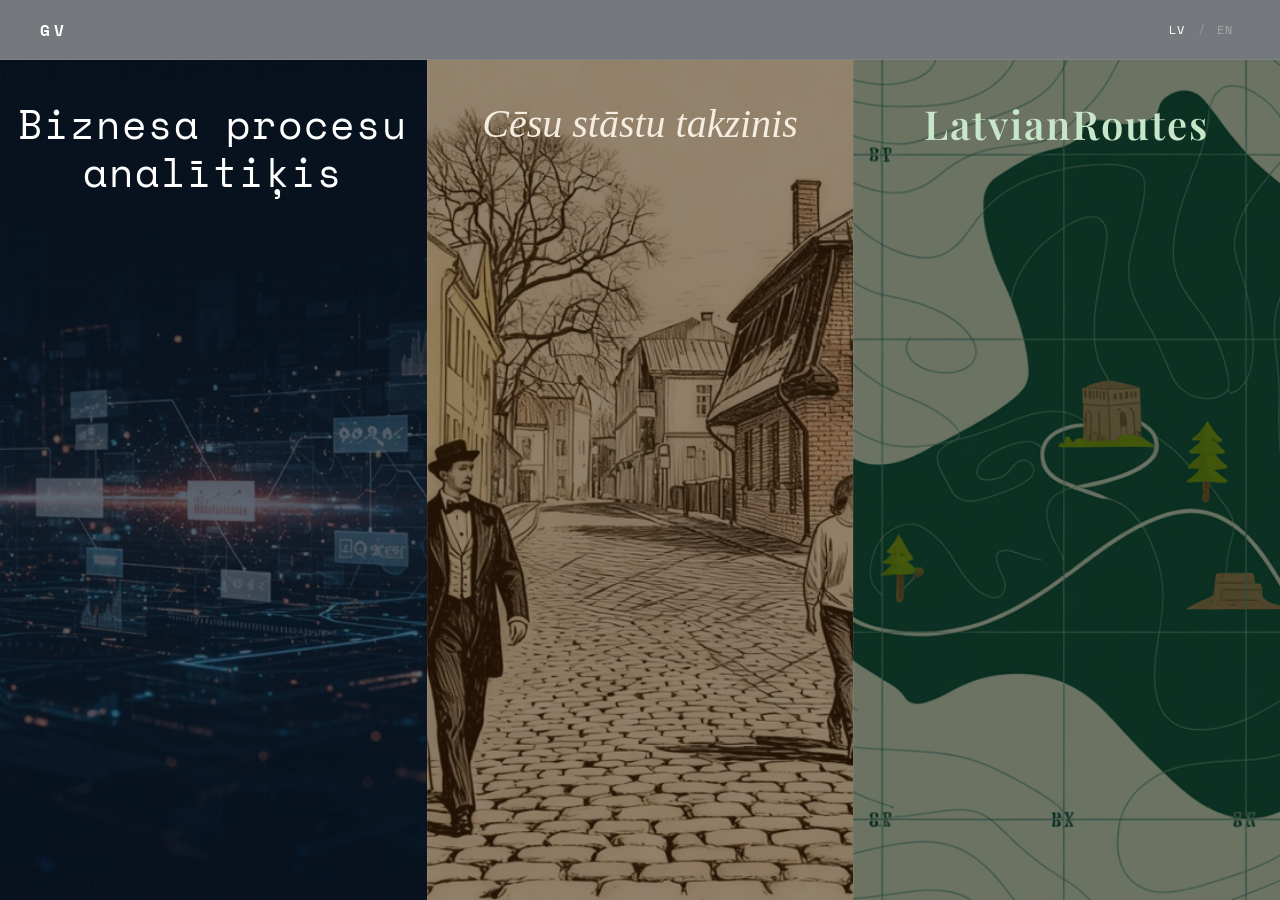
==== index.html @ 767b73cd "Simplify panels: keep only top headers, update fonts for analyst and routes Co-Authored-By: Claude S" ====
<!DOCTYPE html>
<html lang="lv">
<head>
  <meta charset="UTF-8">
  <meta name="viewport" content="width=device-width, initial-scale=1.0">
  <title>Garais Vitolins</title>
  <link rel="preconnect" href="https://fonts.googleapis.com">
  <link rel="preconnect" href="https://fonts.gstatic.com" crossorigin>
  <link href="https://fonts.googleapis.com/css2?family=Cormorant+Garamond:ital,wght@0,300;0,400;1,300;1,400&family=Cormorant+SC:wght@300;400;500&family=IM+Fell+English:ital@1&family=Josefin+Sans:wght@300;400;600&family=Playfair+Display:ital,wght@0,400;0,600;1,400&family=Space+Mono:wght@400;700&display=swap" rel="stylesheet">
  <link rel="stylesheet" href="css/style.css">
</head>
<body>

  <nav class="main-nav">
    <div class="nav-logo">GV</div>
    <div class="nav-lang">
      <button class="lang-btn active" data-lang="lv">LV</button>
      <span class="lang-sep">/</span>
      <button class="lang-btn" data-lang="en">EN</button>
    </div>
  </nav>

  <main class="panels-container">

    <!-- Panel 1: IT biznesa procesa analītiķis -->
    <section class="panel panel--analyst">
      <div class="panel__inner">
        <div class="panel__deco panel__deco--grid"></div>
        <div class="panel__header panel__header--analyst">Biznesa procesu analītiķis</div>
      </div>
    </section>

    <!-- Panel 2: Cēsu stāstu takzinis -->
    <section class="panel panel--storyteller">
      <div class="panel__inner">
        <div class="panel__header panel__header--storyteller">Cēsu stāstu takzinis</div>
      </div>
    </section>

    <!-- Panel 3: Latvian Routes -->
    <section class="panel panel--routes">
      <div class="panel__inner">
        <div class="panel__header panel__header--routes">LatvianRoutes</div>
      </div>
    </section>

  </main>

  <script src="js/main.js"></script>
</body>
</html>
---- css/style.css ----
/* ============================================
   BASE
   ============================================ */
*, *::before, *::after {
  margin: 0;
  padding: 0;
  box-sizing: border-box;
}

:root {
  --nav-height: 60px;

  --analyst-bg:      #091525;
  --analyst-accent:  #4fc3f7;
  --analyst-text:    #cee4f5;

  --story-bg:        #f4ede0;
  --story-accent:    #8b6220;
  --story-text:      #2a1a0e;

  --routes-bg:       #0b1e12;
  --routes-accent:   #6abf69;
  --routes-text:     #c8e6c9;
}

html, body {
  height: 100%;
  overflow: hidden;
}


/* ============================================
   NAVIGATION
   ============================================ */
.main-nav {
  position: fixed;
  top: 0;
  left: 0;
  right: 0;
  height: var(--nav-height);
  display: flex;
  align-items: center;
  justify-content: space-between;
  padding: 0 2.5rem;
  z-index: 200;
  background: rgba(5, 10, 18, 0.55);
  backdrop-filter: blur(14px);
  -webkit-backdrop-filter: blur(14px);
  border-bottom: 1px solid rgba(255, 255, 255, 0.07);
}

.nav-logo {
  font-family: 'Space Mono', monospace;
  font-size: 1rem;
  font-weight: 700;
  color: #fff;
  letter-spacing: 0.25em;
  text-transform: uppercase;
}

.nav-lang {
  display: flex;
  align-items: center;
  gap: 0.35rem;
  font-family: 'Space Mono', monospace;
  font-size: 0.75rem;
}

.lang-sep {
  color: rgba(255,255,255,0.25);
}

.lang-btn {
  background: none;
  border: none;
  cursor: pointer;
  font-family: 'Space Mono', monospace;
  font-size: 0.75rem;
  color: rgba(255,255,255,0.35);
  letter-spacing: 0.12em;
  padding: 0.25rem 0.4rem;
  transition: color 0.2s;
}

.lang-btn.active {
  color: #fff;
}

.lang-btn:hover:not(.active) {
  color: rgba(255,255,255,0.7);
}


/* ============================================
   PANELS CONTAINER
   ============================================ */
.panels-container {
  display: flex;
  height: 100vh;
  padding-top: var(--nav-height);
}

.panel {
  position: relative;
  flex: 1;
  overflow: hidden;
  cursor: default;
  transition: flex 0.75s cubic-bezier(0.4, 0, 0.2, 1);
}

.panels-container:has(.panel:hover) .panel:not(:hover) {
  flex: 0.38;
}

.panels-container:has(.panel:hover) .panel:hover {
  flex: 2.24;
}

/* Vertical divider */
.panel + .panel::before {
  content: '';
  position: absolute;
  top: 0;
  left: 0;
  width: 1px;
  height: 100%;
  background: rgba(255,255,255,0.07);
  z-index: 10;
}


/* ============================================
   PANEL INNER LAYOUT
   ============================================ */
.panel__inner {
  position: relative;
  width: 100%;
  height: 100%;
  display: flex;
  flex-direction: column;
  justify-content: flex-end;
  padding: 3rem 2.5rem;
  overflow: hidden;
}

/* Large decorative bg word */
.panel__bg-text {
  position: absolute;
  bottom: -0.1em;
  right: -0.04em;
  font-size: 18vw;
  font-weight: 700;
  line-height: 1;
  opacity: 0.04;
  pointer-events: none;
  white-space: nowrap;
  transition: opacity 0.6s ease, transform 0.6s ease;
  transform: translateX(5%);
  user-select: none;
}

.panel:hover .panel__bg-text {
  opacity: 0.08;
  transform: translateX(0);
}

/* Tag */
.panel__tag {
  display: inline-flex;
  width: fit-content;
  margin-bottom: 1.4rem;
  font-family: 'Space Mono', monospace;
  font-size: 0.6rem;
  letter-spacing: 0.22em;
  text-transform: uppercase;
  padding: 0.28rem 0.75rem;
  border: 1px solid currentColor;
  border-radius: 2px;
  opacity: 0.55;
  transition: opacity 0.3s;
}

.panel:hover .panel__tag {
  opacity: 0.85;
}

/* Title */
.panel__title {
  font-size: clamp(1.3rem, 1.8vw, 2rem);
  line-height: 1.25;
  margin-bottom: 0;
  transition: margin-bottom 0.55s cubic-bezier(0.4, 0, 0.2, 1);
}

.panel:hover .panel__title {
  margin-bottom: 1.6rem;
}

/* Content reveal */
.panel__content {
  max-height: 0;
  overflow: hidden;
  opacity: 0;
  transition:
    max-height 0.65s cubic-bezier(0.4, 0, 0.2, 1),
    opacity 0.45s ease 0.15s;
}

.panel:hover .panel__content {
  max-height: 320px;
  opacity: 1;
}

.panel__desc {
  font-size: 0.92rem;
  line-height: 1.75;
  opacity: 0.7;
  margin-bottom: 1.4rem;
}

.panel__skills {
  list-style: none;
  display: flex;
  flex-direction: column;
  gap: 0.35rem;
  margin-bottom: 2rem;
  font-family: 'Space Mono', monospace;
  font-size: 0.72rem;
  letter-spacing: 0.05em;
  opacity: 0.55;
}

.panel__skills li::before {
  content: '— ';
}

.panel__cta {
  display: inline-block;
  width: fit-content;
  font-family: 'Space Mono', monospace;
  font-size: 0.7rem;
  letter-spacing: 0.18em;
  text-transform: uppercase;
  text-decoration: none;
  padding: 0.55rem 1.1rem;
  border: 1px solid currentColor;
  transition: background 0.2s ease, color 0.2s ease;
}


/* ============================================
   PANEL HEADER (top title, all panels)
   ============================================ */
.panel__header {
  position: absolute;
  top: 0;
  left: 0;
  right: 0;
  padding-top: 40px;
  text-align: center;
  font-size: 2.5rem;
  line-height: 1.2;
  z-index: 5;
  pointer-events: none;
}

.panel__header--analyst {
  font-family: 'Space Mono', monospace;
  font-weight: 400;
  color: #ffffff;
  letter-spacing: 0.05em;
}

.panel__header--storyteller {
  font-family: 'IM Fell English', serif;
  font-style: italic;
  font-weight: 400;
  color: #f4ede0;
}

.panel__header--routes {
  font-family: 'Playfair Display', serif;
  font-weight: 600;
  color: #c8e6c9;
  letter-spacing: 0.05em;
}


/* ============================================
   PANEL — ANALYST (dark blue / technical)
   ============================================ */
.panel--analyst {
  background-color: var(--analyst-bg);
  background-image: url('../assets/images/analitic1.jpeg');
  background-size: cover;
  background-position: center;
  color: var(--analyst-text);
  font-family: 'Space Mono', monospace;
}

.panel--analyst::after {
  content: '';
  position: absolute;
  inset: 0;
  background: rgba(9, 21, 37, 0.65);
  pointer-events: none;
}

/* Subtle grid overlay */
.panel--analyst .panel__deco--grid {
  position: absolute;
  inset: 0;
  background-image:
    linear-gradient(rgba(79,195,247,0.035) 1px, transparent 1px),
    linear-gradient(90deg, rgba(79,195,247,0.035) 1px, transparent 1px);
  background-size: 44px 44px;
  pointer-events: none;
}

.panel--analyst .panel__tag   { color: var(--analyst-accent); border-color: var(--analyst-accent); }
.panel--analyst .panel__title { font-size: clamp(1.1rem, 1.5vw, 1.7rem); }
.panel--analyst .panel__bg-text { font-family: 'Space Mono', monospace; color: var(--analyst-accent); }

.panel--analyst .panel__cta {
  color: var(--analyst-accent);
  border-color: var(--analyst-accent);
}
.panel--analyst .panel__cta:hover {
  background: var(--analyst-accent);
  color: var(--analyst-bg);
}


/* ============================================
   PANEL — STORYTELLER (warm cream / folklore)
   ============================================ */
.panel--storyteller {
  background-color: var(--story-bg);
  background-image: url('../assets/images/CesuStasti1.jpeg');
  background-size: cover;
  background-position: center;
  color: var(--story-text);
  font-family: 'Cormorant Garamond', serif;
}

.panel--storyteller::after {
  content: '';
  position: absolute;
  inset: 0;
  background: rgba(61, 32, 8, 0.55);
  pointer-events: none;
}

/* Floral ornament top-left */
.panel__ornament {
  position: absolute;
  top: 2.2rem;
  left: 2.4rem;
  font-size: 1.8rem;
  color: var(--story-accent);
  opacity: 0.3;
  pointer-events: none;
  transition: opacity 0.4s ease;
}
.panel--storyteller:hover .panel__ornament { opacity: 0.6; }

.panel--storyteller .panel__tag   { color: var(--story-accent); border-color: var(--story-accent); }
.panel--storyteller .panel__title {
  font-size: clamp(1.5rem, 2.2vw, 2.4rem);
  font-weight: 300;
  font-style: italic;
  line-height: 1.2;
}
.panel--storyteller .panel__desc  { font-style: italic; font-size: 1rem; }
.panel--storyteller .panel__bg-text {
  font-family: 'Cormorant Garamond', serif;
  font-style: italic;
  color: var(--story-accent);
}

.panel--storyteller .panel__cta {
  color: var(--story-accent);
  border-color: var(--story-accent);
}
.panel--storyteller .panel__cta:hover {
  background: var(--story-accent);
  color: var(--story-bg);
}


/* ============================================
   PANEL — ROUTES (dark forest green / nature)
   ============================================ */
.panel--routes {
  background-color: var(--routes-bg);
  background-image: url('../assets/images/LatvianRoutes1.jpeg');
  background-size: cover;
  background-position: center;
  color: var(--routes-text);
  font-family: 'Playfair Display', serif;
}

.panel--routes::after {
  content: '';
  position: absolute;
  inset: 0;
  background: rgba(11, 30, 18, 0.60);
  pointer-events: none;
}

/* Coordinates label */
.panel__coords {
  position: absolute;
  top: 2.2rem;
  left: 2.4rem;
  font-family: 'Space Mono', monospace;
  font-size: 0.6rem;
  letter-spacing: 0.15em;
  color: var(--routes-accent);
  opacity: 0.4;
  pointer-events: none;
  transition: opacity 0.4s ease;
}
.panel--routes:hover .panel__coords { opacity: 0.7; }

.panel--routes .panel__tag   { color: var(--routes-accent); border-color: var(--routes-accent); }
.panel--routes .panel__title {
  font-size: clamp(1.5rem, 2.2vw, 2.4rem);
  font-weight: 600;
}
.panel--routes .panel__bg-text {
  font-family: 'Playfair Display', serif;
  color: var(--routes-accent);
}

.panel--routes .panel__cta {
  color: var(--routes-accent);
  border-color: var(--routes-accent);
}
.panel--routes .panel__cta:hover {
  background: var(--routes-accent);
  color: var(--routes-bg);
}


/* ============================================
   RESPONSIVE — mobile: stack vertically
   ============================================ */
@media (max-width: 768px) {
  html, body { overflow: auto; }

  .panels-container {
    flex-direction: column;
    height: auto;
    padding-top: var(--nav-height);
  }

  .panel {
    flex: none !important;
    height: 100svh;
    transition: none;
  }

  .panels-container:has(.panel:hover) .panel:not(:hover),
  .panels-container:has(.panel:hover) .panel:hover {
    flex: none;
  }

  .panel + .panel::before {
    width: 100%;
    height: 1px;
    top: 0;
    left: 0;
  }

  .panel__content {
    max-height: 320px;
    opacity: 1;
  }

  .panel__title {
    margin-bottom: 1.6rem;
  }

  .panel__bg-text {
    opacity: 0.06;
    transform: none;
  }
}
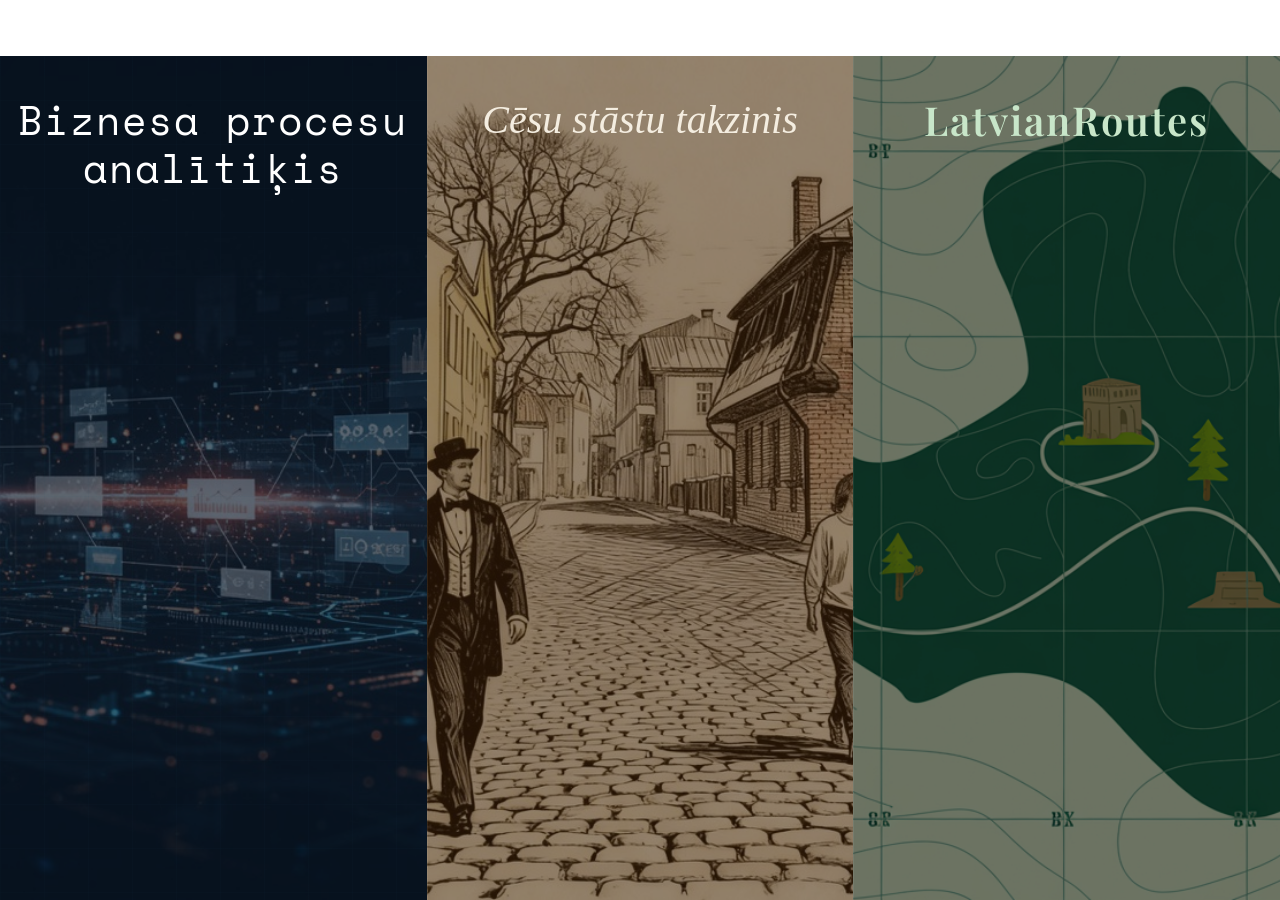
==== commit cf0d4023: "Update nav: full name left, transparent blur bg, 56px height Co-Authored-By: Claude Sonnet 4.6 <nore" ====
--- a/index.html
+++ b/index.html
@@ -12,7 +12,7 @@
 <body>
 
   <nav class="main-nav">
-    <div class="nav-logo">GV</div>
+    <div class="nav-name">Andris "Garais" Vītoliņš</div>
     <div class="nav-lang">
       <button class="lang-btn active" data-lang="lv">LV</button>
       <span class="lang-sep">/</span>
--- a/css/style.css
+++ b/css/style.css
@@ -8,7 +8,7 @@
 }
 
 :root {
-  --nav-height: 60px;
+  --nav-height: 56px;
 
   --analyst-bg:      #091525;
   --analyst-accent:  #4fc3f7;
@@ -42,20 +42,19 @@
   align-items: center;
   justify-content: space-between;
   padding: 0 2.5rem;
-  z-index: 200;
-  background: rgba(5, 10, 18, 0.55);
-  backdrop-filter: blur(14px);
-  -webkit-backdrop-filter: blur(14px);
-  border-bottom: 1px solid rgba(255, 255, 255, 0.07);
-}
-
-.nav-logo {
-  font-family: 'Space Mono', monospace;
-  font-size: 1rem;
-  font-weight: 700;
-  color: #fff;
-  letter-spacing: 0.25em;
-  text-transform: uppercase;
+  z-index: 100;
+  background: transparent;
+  backdrop-filter: blur(8px);
+  -webkit-backdrop-filter: blur(8px);
+  border-bottom: 0.5px solid rgba(255, 255, 255, 0.15);
+}
+
+.nav-name {
+  font-family: 'Space Mono', monospace;
+  font-size: 13px;
+  font-weight: 400;
+  color: rgba(255, 255, 255, 0.70);
+  letter-spacing: 0.02em;
 }
 
 .nav-lang {
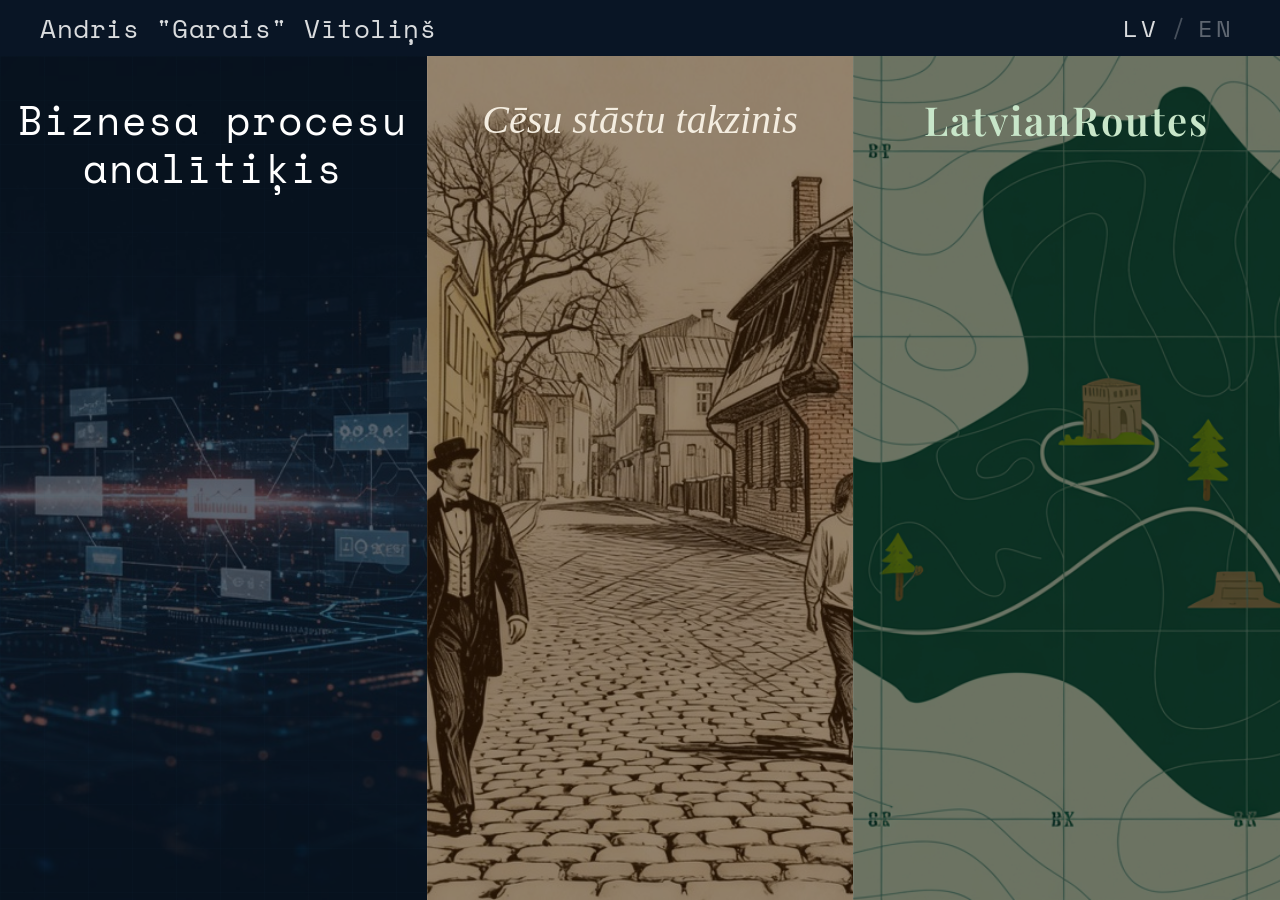
==== commit d0fcf3a6: "Make storyteller panel clickable, links to cesu-stasti.html Co-Authored-By: Claude Sonnet 4.6 <norep" ====
--- a/index.html
+++ b/index.html
@@ -31,7 +31,7 @@
     </section>
 
     <!-- Panel 2: Cēsu stāstu takzinis -->
-    <section class="panel panel--storyteller">
+    <section class="panel panel--storyteller" onclick="window.location.href='cesu-stasti.html'" style="cursor: pointer;">
       <div class="panel__inner">
         <div class="panel__header panel__header--storyteller">Cēsu stāstu takzinis</div>
       </div>
--- a/css/style.css
+++ b/css/style.css
@@ -26,6 +26,7 @@
 html, body {
   height: 100%;
   overflow: hidden;
+  background: #091525;
 }
 
 
@@ -41,19 +42,17 @@
   display: flex;
   align-items: center;
   justify-content: space-between;
-  padding: 0 2.5rem;
+  padding: 16px 2.5rem;
   z-index: 100;
-  background: transparent;
-  backdrop-filter: blur(8px);
-  -webkit-backdrop-filter: blur(8px);
-  border-bottom: 0.5px solid rgba(255, 255, 255, 0.15);
+  background: none;
+  border: none;
 }
 
 .nav-name {
   font-family: 'Space Mono', monospace;
-  font-size: 13px;
+  font-size: 26px;
   font-weight: 400;
-  color: rgba(255, 255, 255, 0.70);
+  color: rgba(255, 255, 255, 0.85);
   letter-spacing: 0.02em;
 }
 
@@ -67,6 +66,7 @@
 
 .lang-sep {
   color: rgba(255,255,255,0.25);
+  font-size: 1.5rem;
 }
 
 .lang-btn {
@@ -74,7 +74,7 @@
   border: none;
   cursor: pointer;
   font-family: 'Space Mono', monospace;
-  font-size: 0.75rem;
+  font-size: 1.5rem;
   color: rgba(255,255,255,0.35);
   letter-spacing: 0.12em;
   padding: 0.25rem 0.4rem;
@@ -82,7 +82,7 @@
 }
 
 .lang-btn.active {
-  color: #fff;
+  color: rgba(255, 255, 255, 0.85);
 }
 
 .lang-btn:hover:not(.active) {
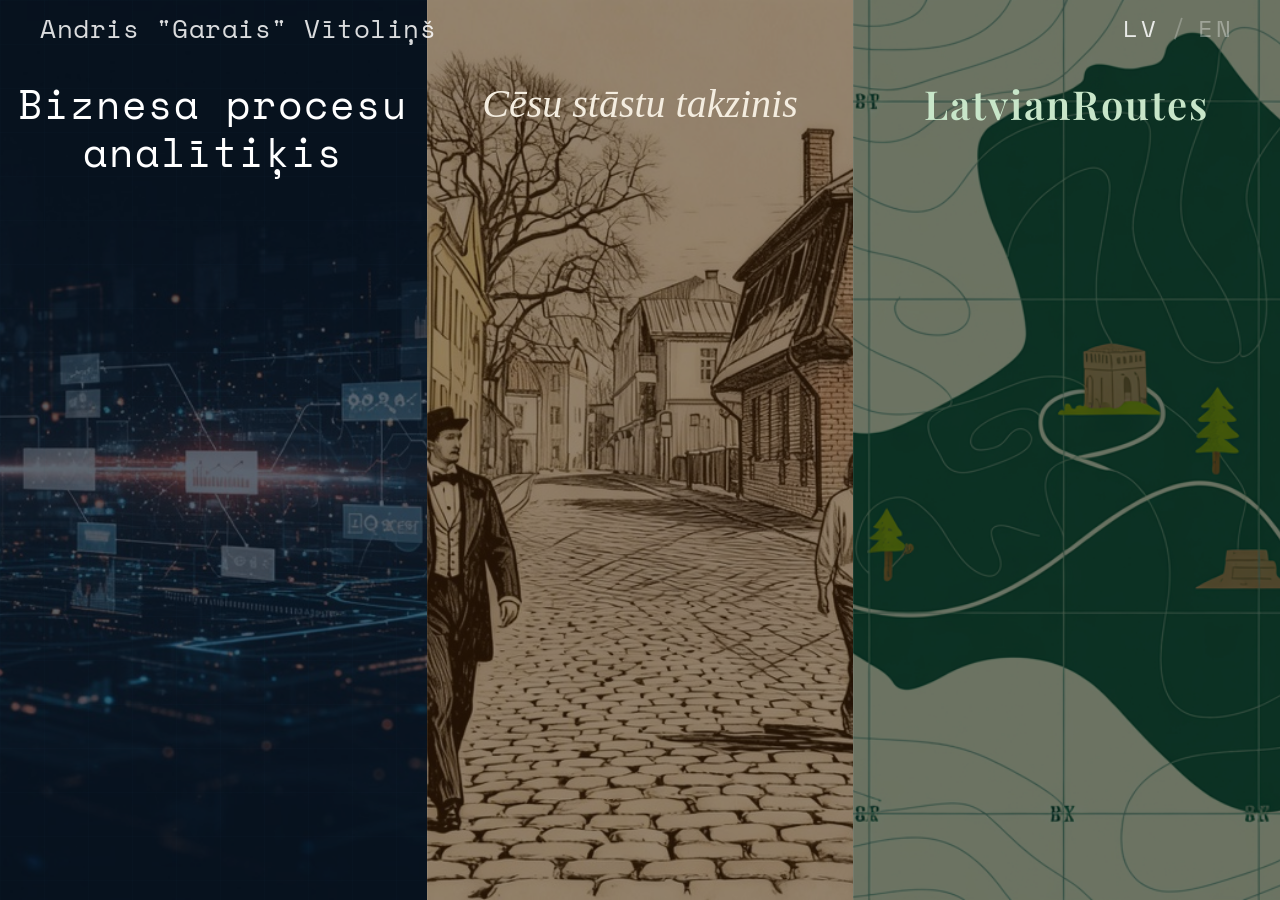
==== commit 4ed7c954: "Add it-analytics.html and make analyst panel clickable Co-Authored-By: Claude Sonnet 4.6 <noreply@an" ====
--- a/index.html
+++ b/index.html
@@ -23,7 +23,7 @@
   <main class="panels-container">
 
     <!-- Panel 1: IT biznesa procesa analītiķis -->
-    <section class="panel panel--analyst">
+    <section class="panel panel--analyst" onclick="window.location.href='it-analytics.html'" style="cursor: pointer;">
       <div class="panel__inner">
         <div class="panel__deco panel__deco--grid"></div>
         <div class="panel__header panel__header--analyst">Biznesa procesu analītiķis</div>
--- a/css/style.css
+++ b/css/style.css
@@ -96,7 +96,6 @@
 .panels-container {
   display: flex;
   height: 100vh;
-  padding-top: var(--nav-height);
 }
 
 .panel {
@@ -255,7 +254,7 @@
   top: 0;
   left: 0;
   right: 0;
-  padding-top: 40px;
+  padding-top: calc(var(--nav-height) + 24px);
   text-align: center;
   font-size: 2.5rem;
   line-height: 1.2;
@@ -451,7 +450,6 @@
   .panels-container {
     flex-direction: column;
     height: auto;
-    padding-top: var(--nav-height);
   }
 
   .panel {
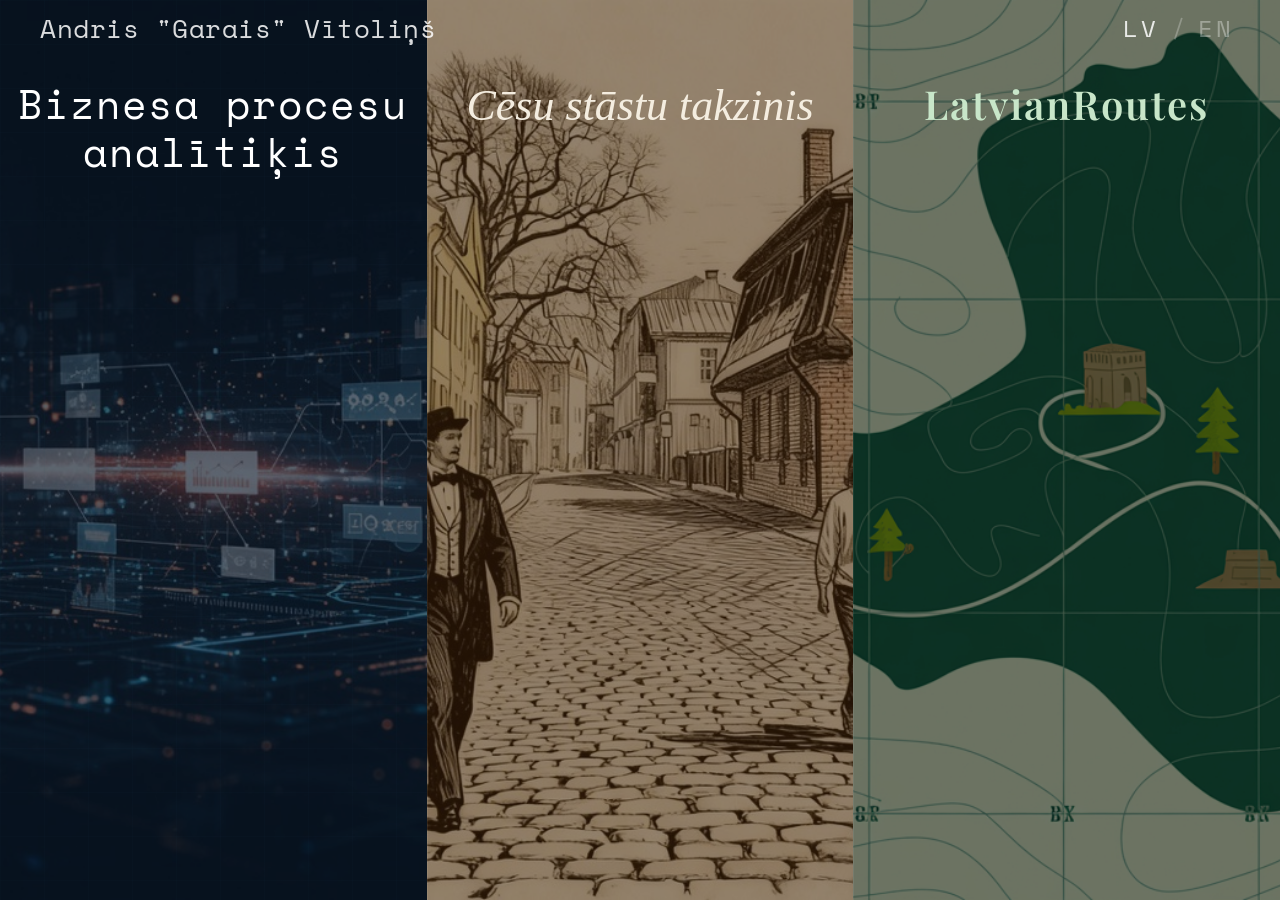
==== commit 4e82c767: "Add favicon.ico with G letter and link in all HTML pages Co-Authored-By: Claude Sonnet 4.6 <noreply@" ====
--- a/index.html
+++ b/index.html
@@ -7,6 +7,7 @@
   <link rel="preconnect" href="https://fonts.googleapis.com">
   <link rel="preconnect" href="https://fonts.gstatic.com" crossorigin>
   <link href="https://fonts.googleapis.com/css2?family=Cormorant+Garamond:ital,wght@0,300;0,400;1,300;1,400&family=Cormorant+SC:wght@300;400;500&family=IM+Fell+English:ital@1&family=Josefin+Sans:wght@300;400;600&family=Playfair+Display:ital,wght@0,400;0,600;1,400&family=Space+Mono:wght@400;700&display=swap" rel="stylesheet">
+  <link rel="icon" type="image/x-icon" href="favicon.ico">
   <link rel="stylesheet" href="css/style.css">
 </head>
 <body>
@@ -26,21 +27,21 @@
     <section class="panel panel--analyst" onclick="window.location.href='it-analytics.html'" style="cursor: pointer;">
       <div class="panel__inner">
         <div class="panel__deco panel__deco--grid"></div>
-        <div class="panel__header panel__header--analyst">Biznesa procesu analītiķis</div>
+        <div class="panel__header panel__header--analyst" data-lv="Biznesa procesu analītiķis" data-en="Business Process Analyst">Biznesa procesu analītiķis</div>
       </div>
     </section>
 
     <!-- Panel 2: Cēsu stāstu takzinis -->
     <section class="panel panel--storyteller" onclick="window.location.href='cesu-stasti.html'" style="cursor: pointer;">
       <div class="panel__inner">
-        <div class="panel__header panel__header--storyteller">Cēsu stāstu takzinis</div>
+        <div class="panel__header panel__header--storyteller" data-lv="Cēsu stāstu takzinis" data-en="Cēsis Story Pathfinder">Cēsu stāstu takzinis</div>
       </div>
     </section>
 
     <!-- Panel 3: Latvian Routes -->
-    <section class="panel panel--routes">
+    <section class="panel panel--routes" onclick="window.location.href='latvian-routes.html'" style="cursor: pointer;">
       <div class="panel__inner">
-        <div class="panel__header panel__header--routes">LatvianRoutes</div>
+        <div class="panel__header panel__header--routes" data-lv="LatvianRoutes" data-en="LatvianRoutes">LatvianRoutes</div>
       </div>
     </section>
 
--- a/css/style.css
+++ b/css/style.css
@@ -273,6 +273,7 @@
   font-family: 'IM Fell English', serif;
   font-style: italic;
   font-weight: 400;
+  font-size: 2.75rem;
   color: #f4ede0;
 }
 
@@ -447,6 +448,21 @@
 @media (max-width: 768px) {
   html, body { overflow: auto; }
 
+  .main-nav {
+    height: 36px;
+    padding: 0 1rem;
+  }
+
+  .nav-name {
+    font-size: 8px;
+  }
+
+  .nav-lang,
+  .lang-btn,
+  .lang-sep {
+    font-size: 8px;
+  }
+
   .panels-container {
     flex-direction: column;
     height: auto;
@@ -454,7 +470,8 @@
 
   .panel {
     flex: none !important;
-    height: 100svh;
+    width: 100%;
+    height: 248px;
     transition: none;
   }
 
@@ -470,13 +487,10 @@
     left: 0;
   }
 
-  .panel__content {
-    max-height: 320px;
-    opacity: 1;
-  }
-
-  .panel__title {
-    margin-bottom: 1.6rem;
+  .panel__header {
+    font-size: 1.1rem;
+    padding-top: 56px;
+    text-align: center;
   }
 
   .panel__bg-text {
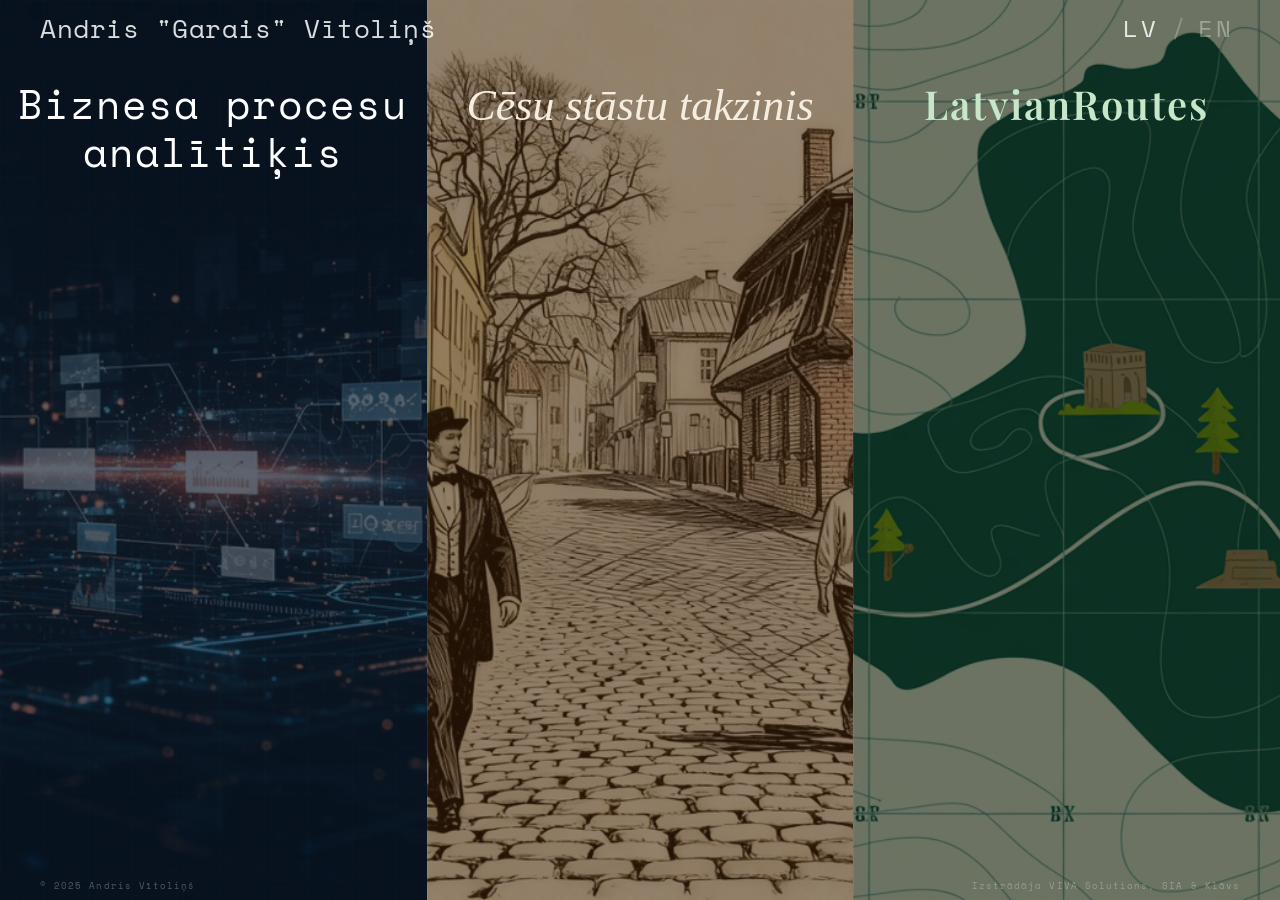
==== commit e998b0dd: "Add transparent fixed footer with developer credits to all pages Co-Authored-By: Claude Sonnet 4.6 <" ====
--- a/index.html
+++ b/index.html
@@ -47,6 +47,11 @@
 
   </main>
 
+  <footer class="site-footer">
+    <span>© 2025 Andris Vītoliņš</span>
+    <span>Izstrādāja <a href="https://vivasolutions.lv" target="_blank" rel="noopener">VIVA Solutions, SIA</a> &amp; Klāvs</span>
+  </footer>
+
   <script src="js/main.js"></script>
 </body>
 </html>
--- a/css/style.css
+++ b/css/style.css
@@ -443,6 +443,39 @@
 
 
 /* ============================================
+   FOOTER
+   ============================================ */
+.site-footer {
+  position: fixed;
+  bottom: 0;
+  left: 0;
+  right: 0;
+  z-index: 90;
+  padding: 0.5rem 2.5rem;
+  display: flex;
+  justify-content: space-between;
+  align-items: center;
+  font-family: 'Space Mono', monospace;
+  font-size: 0.55rem;
+  letter-spacing: 0.12em;
+  color: rgba(255,255,255,0.3);
+  background: transparent;
+  pointer-events: none;
+}
+
+.site-footer a {
+  color: rgba(255,255,255,0.3);
+  text-decoration: none;
+  pointer-events: all;
+  transition: color 0.2s;
+}
+
+.site-footer a:hover {
+  color: rgba(255,255,255,0.6);
+}
+
+
+/* ============================================
    RESPONSIVE — mobile: stack vertically
    ============================================ */
 @media (max-width: 768px) {
